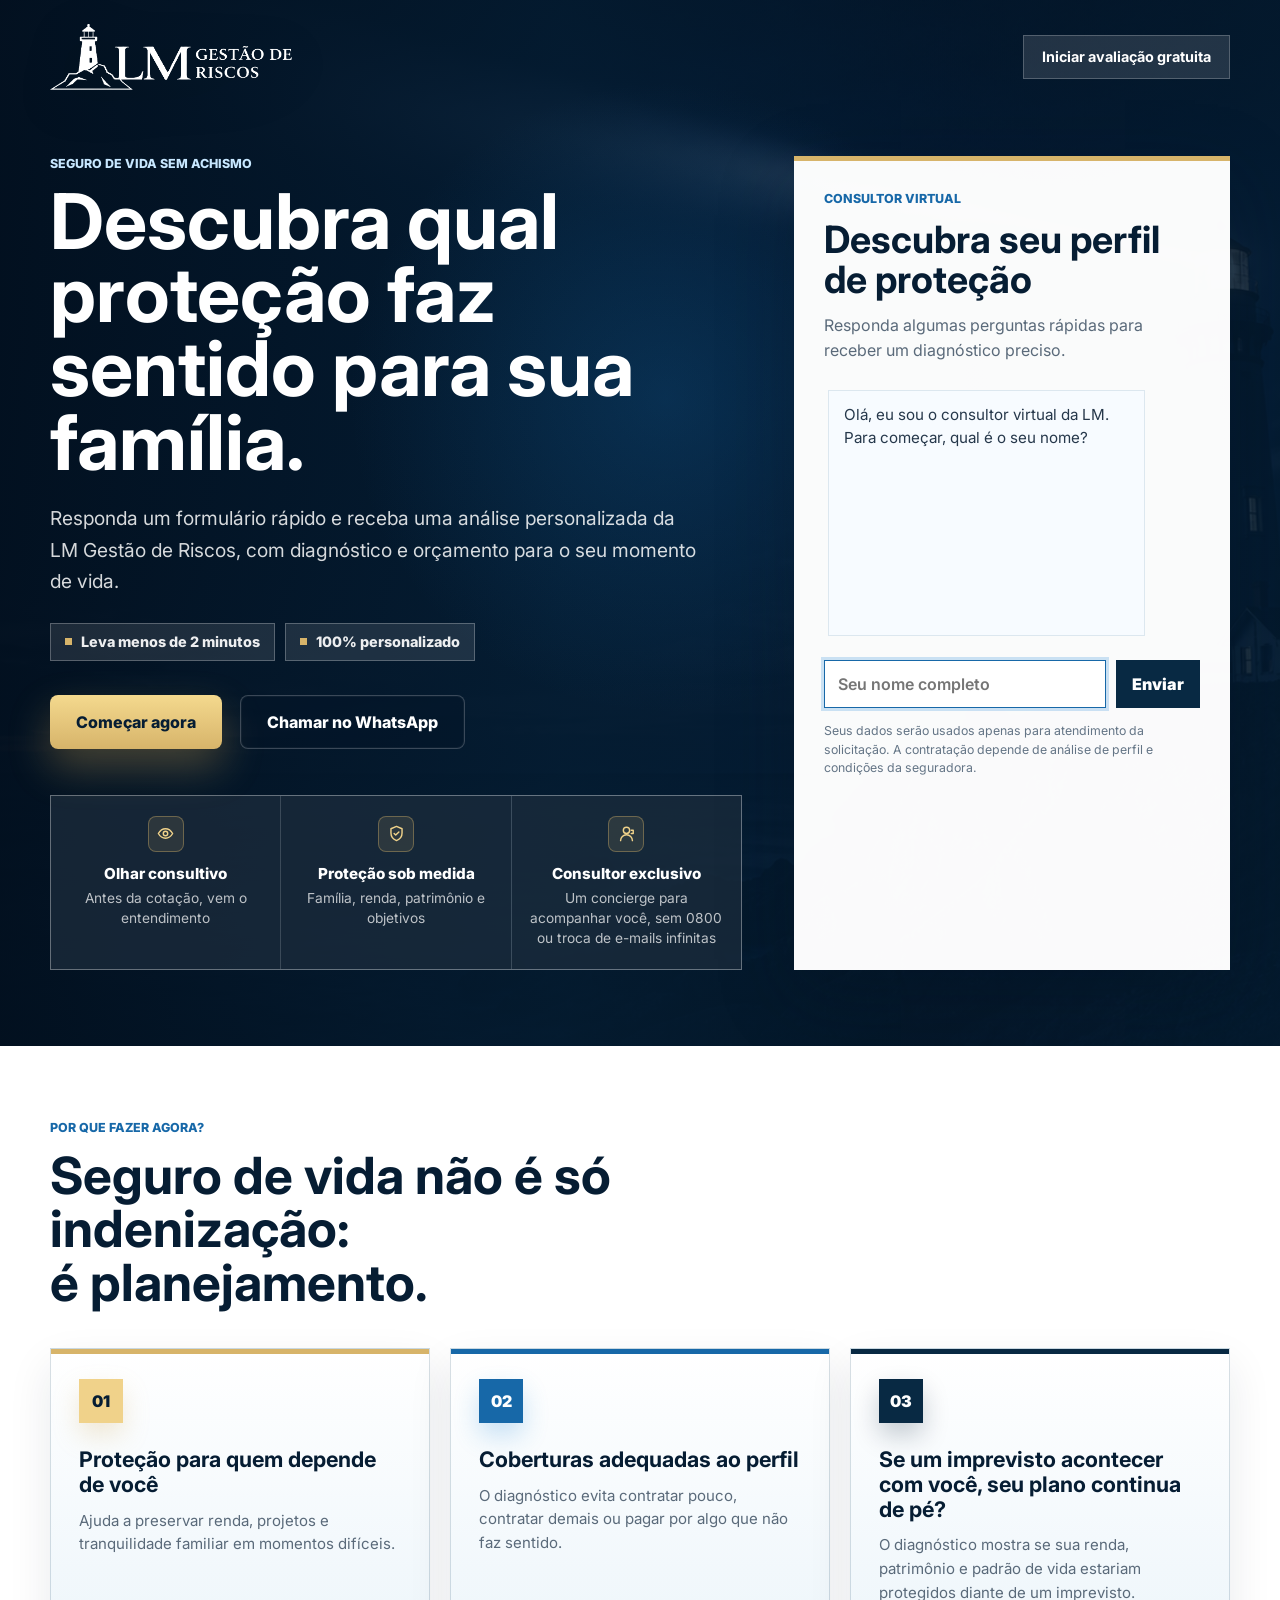
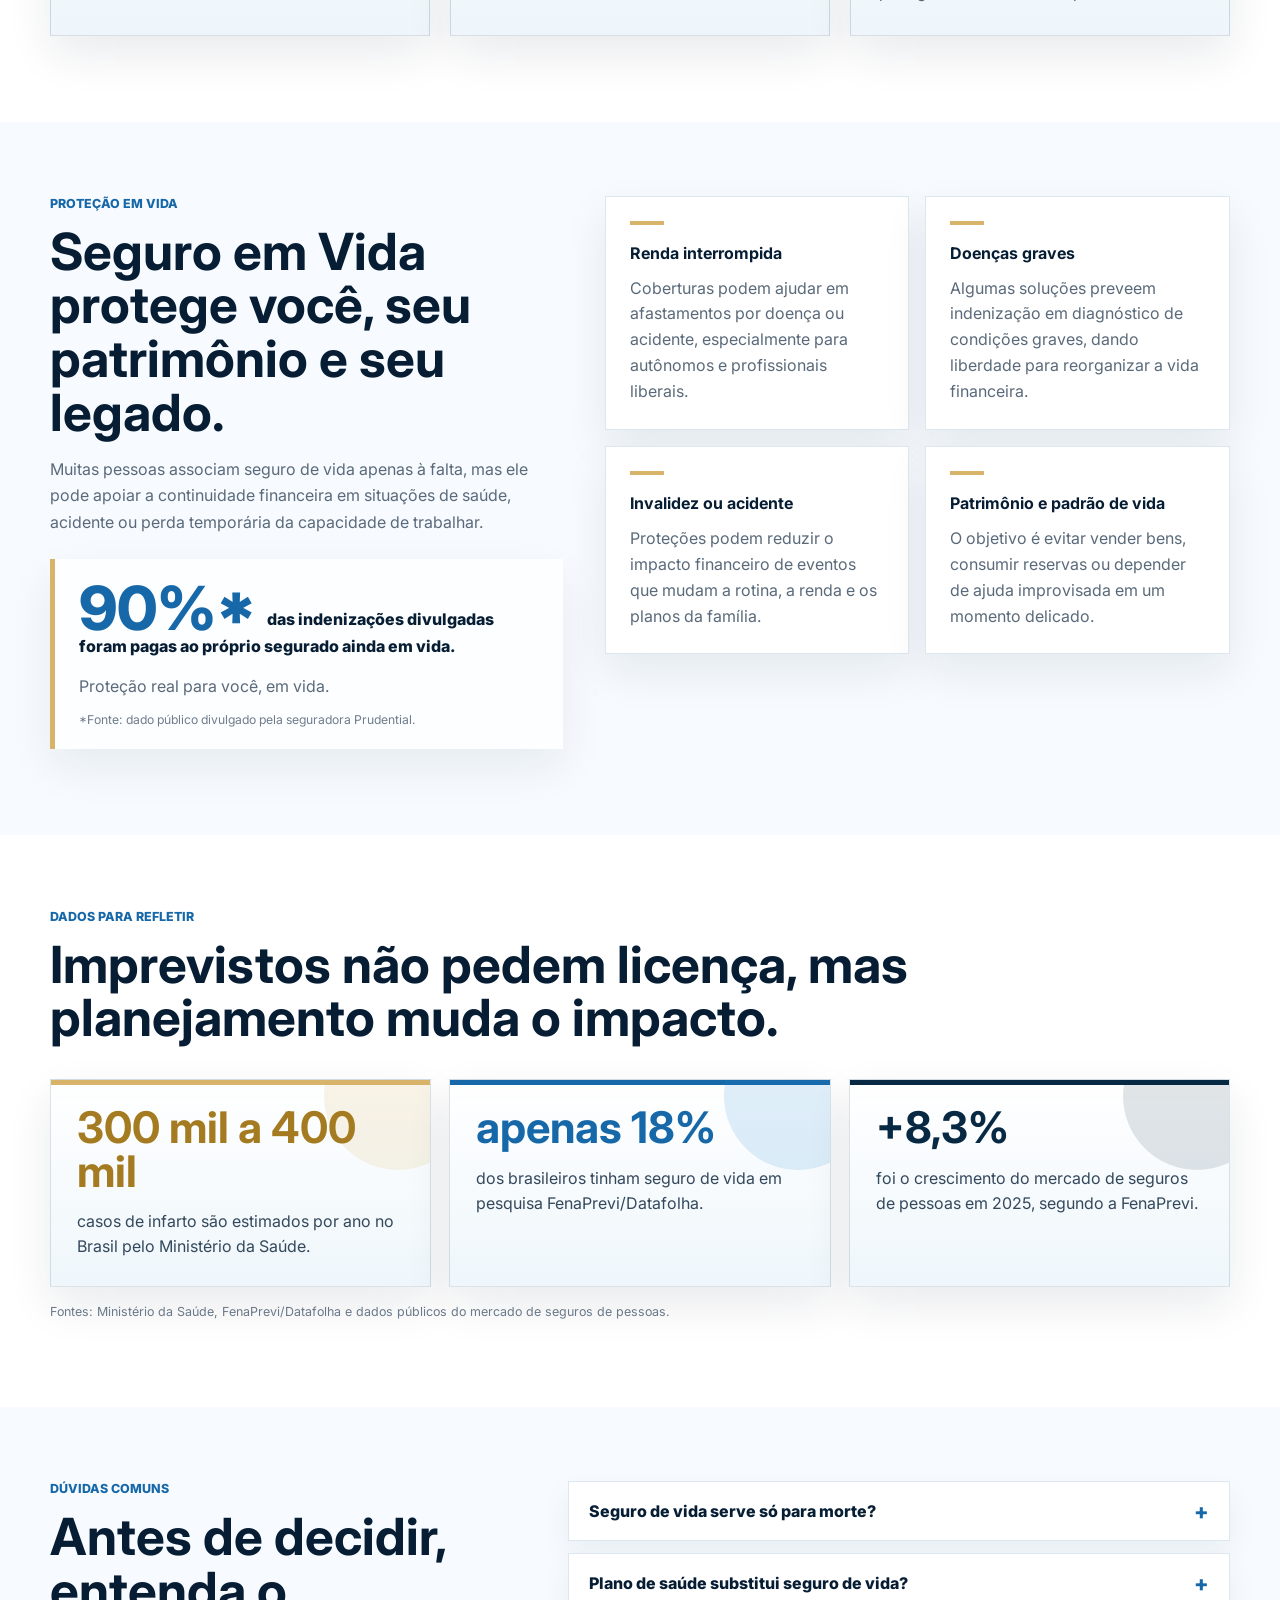
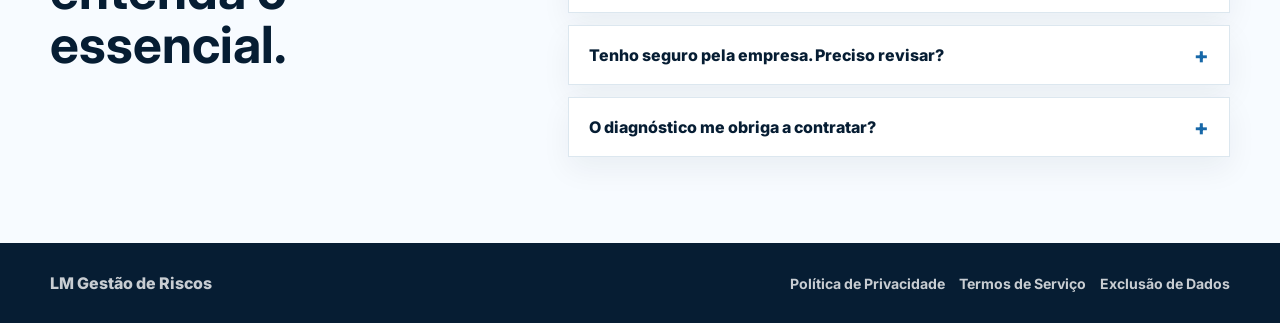
==== index.html @ 4a120c87 "Add LM landing page" ====
<!doctype html>
<html lang="pt-BR">
  <head>
    <meta charset="utf-8" />
    <meta name="viewport" content="width=device-width, initial-scale=1" />
    <meta
      name="description"
      content="Avaliação gratuita de seguro de vida com a LM Gestão de Riscos."
    />
    <title>LM Gestão de Riscos | Avaliação gratuita de seguro de vida</title>
    <link rel="preconnect" href="https://fonts.googleapis.com" />
    <link rel="preconnect" href="https://fonts.gstatic.com" crossorigin />
    <link
      href="https://fonts.googleapis.com/css2?family=Inter:wght@400;500;600;700;800&display=swap"
      rel="stylesheet"
    />
    <link rel="stylesheet" href="./styles.css?v=20260710-logo-stats" />
  </head>
  <body>
    <main class="page-shell">
      <section class="hero" aria-labelledby="hero-title">
        <div class="hero__bg" aria-hidden="true"></div>
        <div class="hero__overlay" aria-hidden="true"></div>

        <header class="topbar" aria-label="Topo da página">
          <a class="brand" href="#inicio" aria-label="LM Gestão de Riscos">
            <img src="./assets/lm-logo-transparent.png" alt="LM Gestão de Riscos" />
          </a>
          <a class="topbar__link" href="#diagnostico">Iniciar avaliação gratuita</a>
        </header>

        <div class="hero__content" id="inicio">
          <div class="hero__copy">
            <p class="eyebrow">Seguro de vida sem achismo</p>
            <h1 id="hero-title">Descubra qual proteção faz sentido para sua família.</h1>
            <p class="hero__lead">
              Responda um formulário rápido e receba uma análise personalizada da LM Gestão de
              Riscos, com diagnóstico e orçamento para o seu momento de vida.
            </p>
            <ul class="benefit-pills" aria-label="Benefícios da avaliação">
              <li>Leva menos de 2 minutos</li>
              <li>100% personalizado</li>
            </ul>
            <div class="hero__actions">
              <a class="button button--primary" href="#diagnostico">Começar agora</a>
              <a class="button button--ghost button--whatsapp" href="https://wa.me/5519982404418" target="_blank" rel="noreferrer">
                Chamar no WhatsApp
              </a>
            </div>
            <dl class="trust-row" aria-label="Diferenciais da LM">
              <div>
                <span class="trust-row__icon" aria-hidden="true">
                  <svg viewBox="0 0 24 24" focusable="false">
                    <path d="M3 12s3.4-6 9-6 9 6 9 6-3.4 6-9 6-9-6-9-6Z" />
                    <circle cx="12" cy="12" r="2.8" />
                  </svg>
                </span>
                <dt>Olhar consultivo</dt>
                <dd>Antes da cotação, vem o entendimento</dd>
              </div>
              <div>
                <span class="trust-row__icon" aria-hidden="true">
                  <svg viewBox="0 0 24 24" focusable="false">
                    <path d="M12 3l7 3v5.4c0 4.3-2.8 7.9-7 9.6-4.2-1.7-7-5.3-7-9.6V6l7-3Z" />
                    <path d="M9 12l2 2 4-4" />
                  </svg>
                </span>
                <dt>Proteção sob medida</dt>
                <dd>Família, renda, patrimônio e objetivos</dd>
              </div>
              <div>
                <span class="trust-row__icon" aria-hidden="true">
                  <svg viewBox="0 0 24 24" focusable="false">
                    <path d="M12 12a4 4 0 1 0 0-8 4 4 0 0 0 0 8Z" />
                    <path d="M4.5 21a7.5 7.5 0 0 1 15 0" />
                    <path d="M18 8h2.5v4H18" />
                  </svg>
                </span>
                <dt>Consultor exclusivo</dt>
                <dd>Um concierge para acompanhar você, sem 0800 ou troca de e-mails infinitas</dd>
              </div>
            </dl>
          </div>

          <aside class="lead-panel" id="diagnostico" aria-labelledby="form-title">
            <div class="lead-panel__header">
              <p class="eyebrow">Consultor virtual</p>
              <h2 id="form-title">Descubra seu perfil de proteção</h2>
              <p>Responda algumas perguntas rápidas para receber um diagnóstico preciso.</p>
            </div>

            <div class="agent" id="leadAgent" aria-live="polite">
              <div class="agent__messages" id="agentMessages"></div>
              <div class="agent__controls" id="agentControls"></div>
              <p class="form-note">
                Seus dados serão usados apenas para atendimento da solicitação. A contratação depende de
                análise de perfil e condições da seguradora.
              </p>
            </div>
          </aside>
        </div>
      </section>

      <section class="section section--scheduler" id="agenda" hidden aria-labelledby="scheduler-title">
        <div class="section__inner scheduler">
          <div class="scheduler__heading">
            <div>
              <p class="eyebrow">Próximo passo</p>
              <h2 id="scheduler-title">Escolha o melhor horário para receber seu diagnóstico.</h2>
              <p>
                Um especialista vai organizar suas respostas e apresentar uma solução alinhada ao seu momento,
                com explicação simples sobre valores, coberturas e próximos passos.
              </p>
            </div>
            <ul class="scheduler__steps" aria-label="Como funciona a apresentação">
              <li>30 minutos</li>
              <li>Diagnóstico individual</li>
              <li>Solução personalizada</li>
            </ul>
          </div>
          <div class="scheduler__card">
            <div class="scheduler__card-bar" aria-hidden="true">
              <span></span>
              <span></span>
              <span></span>
            </div>
            <div class="scheduler__embed" id="calendlyEmbed"></div>
          </div>
        </div>
      </section>

      <section class="section section--white" aria-labelledby="why-title">
        <div class="section__inner">
          <div class="section__heading">
            <p class="eyebrow">Por que fazer agora?</p>
            <h2 id="why-title">Seguro de vida não é só indenização: <span class="text-nowrap">é planejamento.</span></h2>
          </div>
          <div class="feature-grid">
            <article class="feature">
              <span class="feature__icon" aria-hidden="true">01</span>
              <h3>Proteção para quem depende de você</h3>
              <p>Ajuda a preservar renda, projetos e tranquilidade familiar em momentos difíceis.</p>
            </article>
            <article class="feature">
              <span class="feature__icon" aria-hidden="true">02</span>
              <h3>Coberturas adequadas ao perfil</h3>
              <p>O diagnóstico evita contratar pouco, contratar demais ou pagar por algo que não faz sentido.</p>
            </article>
            <article class="feature">
              <span class="feature__icon" aria-hidden="true">03</span>
              <h3>Se um imprevisto acontecer com você, seu plano continua de pé?</h3>
              <p>O diagnóstico mostra se sua renda, patrimônio e padrão de vida estariam protegidos diante de um imprevisto.</p>
            </article>
          </div>
        </div>
      </section>

      <section class="section section--soft" aria-labelledby="life-title">
        <div class="section__inner split-section">
          <div class="section__heading">
            <p class="eyebrow">Proteção em vida</p>
            <h2 id="life-title">Seguro em Vida protege você, seu patrimônio e seu legado.</h2>
            <p>
              Muitas pessoas associam seguro de vida apenas à falta, mas ele pode apoiar a continuidade
              financeira em situações de saúde, acidente ou perda temporária da capacidade de trabalhar.
            </p>
            <div class="life-proof">
              <p class="life-proof__stat">
                <span>90%*</span> das indenizações divulgadas foram pagas ao próprio segurado ainda em vida.
              </p>
              <p>
                Proteção real para você, em vida.
              </p>
              <small>*Fonte: dado público divulgado pela seguradora Prudential.</small>
            </div>
          </div>
          <div class="coverage-list" aria-label="Exemplos de proteções em vida">
            <article>
              <h3>Renda interrompida</h3>
              <p>Coberturas podem ajudar em afastamentos por doença ou acidente, especialmente para autônomos e profissionais liberais.</p>
            </article>
            <article>
              <h3>Doenças graves</h3>
              <p>Algumas soluções preveem indenização em diagnóstico de condições graves, dando liberdade para reorganizar a vida financeira.</p>
            </article>
            <article>
              <h3>Invalidez ou acidente</h3>
              <p>Proteções podem reduzir o impacto financeiro de eventos que mudam a rotina, a renda e os planos da família.</p>
            </article>
            <article>
              <h3>Patrimônio e padrão de vida</h3>
              <p>O objetivo é evitar vender bens, consumir reservas ou depender de ajuda improvisada em um momento delicado.</p>
            </article>
          </div>
        </div>
      </section>

      <section class="section section--white" aria-labelledby="numbers-title">
        <div class="section__inner">
          <div class="section__heading section__heading--wide">
            <p class="eyebrow">Dados para refletir</p>
            <h2 id="numbers-title">Imprevistos não pedem licença, mas planejamento muda o impacto.</h2>
          </div>
          <div class="stat-grid">
            <article class="stat-card">
              <strong>300 mil a 400 mil</strong>
              <p>casos de infarto são estimados por ano no Brasil pelo Ministério da Saúde.</p>
            </article>
            <article class="stat-card">
              <strong>apenas 18%</strong>
              <p>dos brasileiros tinham seguro de vida em pesquisa FenaPrevi/Datafolha.</p>
            </article>
            <article class="stat-card">
              <strong>+8,3%</strong>
              <p>foi o crescimento do mercado de seguros de pessoas em 2025, segundo a FenaPrevi.</p>
            </article>
          </div>
          <p class="source-note">
            Fontes: Ministério da Saúde, FenaPrevi/Datafolha e dados públicos do mercado de seguros de pessoas.
          </p>
        </div>
      </section>

      <section class="section section--soft" aria-labelledby="faq-title">
        <div class="section__inner faq-section">
          <div class="section__heading">
            <p class="eyebrow">Dúvidas comuns</p>
            <h2 id="faq-title">Antes de decidir, entenda o essencial.</h2>
          </div>
          <div class="faq-list">
            <details>
              <summary>Seguro de vida serve só para morte?</summary>
              <p>Não. Dependendo da apólice, pode incluir coberturas para doenças graves, invalidez, acidentes e proteção de renda.</p>
            </details>
            <details>
              <summary>Plano de saúde substitui seguro de vida?</summary>
              <p>Não. Eles são complementares: o plano de saúde ajuda a arcar com os custos médicos, enquanto o seguro de vida traz liquidez para manter o padrão de vida e pagar as contas enquanto você foca na recuperação.</p>
            </details>
            <details>
              <summary>Tenho seguro pela empresa. Preciso revisar?</summary>
              <p>Vale revisar. Muitas coberturas corporativas são padronizadas e podem não acompanhar sua renda, família, patrimônio e objetivos.</p>
            </details>
            <details>
              <summary>O diagnóstico me obriga a contratar?</summary>
              <p>Não. A ideia é entender seu momento e mostrar caminhos possíveis, com orientação clara para você decidir com segurança.</p>
            </details>
          </div>
        </div>
      </section>

      <footer class="site-footer">
        <div class="site-footer__inner">
          <p>LM Gestão de Riscos</p>
          <nav aria-label="Links legais">
            <a href="./privacidade.html">Política de Privacidade</a>
            <a href="./termos.html">Termos de Serviço</a>
            <a href="./exclusao-de-dados.html">Exclusão de Dados</a>
          </nav>
        </div>
      </footer>
    </main>

    <script>
      window.LM_CALENDLY_URL = "https://calendly.com/lucas-mseg/30min";
      window.LM_LEAD_ENDPOINT = "";
    </script>
    <script src="./script.js?v=20260709-protecao-em-vida"></script>
  </body>
</html>
---- styles.css ----
:root {
  --navy-950: #061d33;
  --navy-900: #082943;
  --navy-800: #0c385a;
  --gold: #d7b46a;
  --blue-600: #1768a8;
  --blue-500: #2186d4;
  --white: #ffffff;
  --mist: #eef6fb;
  --line: rgba(255, 255, 255, 0.22);
  --ink: #102033;
  --muted: #5a6a7a;
  --shadow: 0 24px 70px rgba(1, 17, 34, 0.28);
}

* {
  box-sizing: border-box;
}

html {
  scroll-behavior: smooth;
}

body {
  margin: 0;
  font-family: "Inter", Arial, sans-serif;
  color: var(--ink);
  background: var(--navy-950);
}

img {
  display: block;
  max-width: 100%;
}

a {
  color: inherit;
  text-decoration: none;
}

.page-shell {
  min-height: 100vh;
}

.hero {
  position: relative;
  min-height: 92vh;
  overflow: hidden;
  color: var(--white);
}

.hero__bg,
.hero__overlay {
  position: absolute;
  inset: 0;
}

.hero__bg {
  background-image: url("./assets/hero-lighthouse.png");
  background-position: center;
  background-size: cover;
  transform: scale(1.02);
}

.hero__overlay {
  background:
    radial-gradient(circle at 52% 38%, rgba(23, 104, 168, 0.26) 0%, rgba(23, 104, 168, 0) 34%),
    linear-gradient(90deg, rgba(2, 16, 31, 0.95) 0%, rgba(4, 28, 49, 0.86) 44%, rgba(4, 28, 49, 0.56) 74%, rgba(4, 28, 49, 0.78) 100%),
    linear-gradient(180deg, rgba(3, 21, 38, 0.28) 0%, rgba(3, 21, 38, 0.72) 100%);
}

.topbar {
  position: relative;
  z-index: 2;
  display: flex;
  align-items: center;
  justify-content: space-between;
  width: min(1180px, calc(100% - 40px));
  margin: 0 auto;
  padding: 24px 0;
}

.brand {
  display: inline-flex;
  align-items: center;
  width: clamp(160px, 19vw, 242px);
}

.brand img {
  width: 100%;
  height: auto;
  filter: drop-shadow(0 10px 24px rgba(0, 0, 0, 0.26));
}

.topbar__link {
  min-height: 44px;
  display: inline-flex;
  align-items: center;
  justify-content: center;
  padding: 0 18px;
  border: 1px solid var(--line);
  background: rgba(255, 255, 255, 0.12);
  font-size: 0.9rem;
  font-weight: 700;
}

.hero__content {
  position: relative;
  z-index: 1;
  width: min(1180px, calc(100% - 40px));
  margin: 0 auto;
  padding: 42px 0 76px;
  display: grid;
  grid-template-columns: minmax(0, 1.08fr) minmax(360px, 0.68fr);
  gap: 52px;
  align-items: center;
}

.hero__copy {
  max-width: 720px;
}

.eyebrow {
  margin: 0 0 14px;
  color: #c7e7ff;
  font-size: 0.78rem;
  font-weight: 800;
  letter-spacing: 0;
  text-transform: uppercase;
}

h1,
h2,
h3,
p {
  overflow-wrap: anywhere;
}

.text-nowrap {
  white-space: nowrap;
}

h1 {
  margin: 0;
  max-width: 760px;
  font-size: clamp(2.7rem, 6vw, 5.35rem);
  line-height: 0.96;
  letter-spacing: 0;
}

.hero__lead {
  margin: 24px 0 0;
  max-width: 650px;
  color: rgba(255, 255, 255, 0.84);
  font-size: clamp(1.02rem, 2vw, 1.2rem);
  line-height: 1.62;
}

.benefit-pills {
  display: flex;
  flex-wrap: wrap;
  gap: 10px;
  margin: 26px 0 0;
  padding: 0;
  list-style: none;
}

.benefit-pills li {
  min-height: 38px;
  display: inline-flex;
  align-items: center;
  border: 1px solid rgba(255, 255, 255, 0.26);
  background: rgba(255, 255, 255, 0.1);
  padding: 0 14px;
  color: rgba(255, 255, 255, 0.92);
  font-size: 0.9rem;
  font-weight: 800;
}

.benefit-pills li::before {
  content: "";
  width: 7px;
  height: 7px;
  margin-right: 9px;
  background: var(--gold);
}

.hero__actions {
  display: flex;
  flex-wrap: wrap;
  gap: 18px;
  margin-top: 34px;
}

.button {
  min-height: 54px;
  display: inline-flex;
  align-items: center;
  justify-content: center;
  border: 0;
  border-radius: 8px;
  padding: 0 26px;
  font: inherit;
  font-weight: 800;
  cursor: pointer;
  transition:
    transform 170ms ease,
    background 170ms ease,
    border-color 170ms ease,
    box-shadow 170ms ease,
    color 170ms ease;
  will-change: transform;
}

.button:hover,
.button:focus-visible {
  transform: translateY(-2px) scale(1.025);
}

.button:active {
  transform: translateY(0) scale(0.98);
}

.button--primary,
.button--submit {
  color: var(--navy-950);
  background: linear-gradient(180deg, #f4d98e 0%, var(--gold) 100%);
  box-shadow: 0 18px 42px rgba(215, 180, 106, 0.32), 0 12px 26px rgba(0, 0, 0, 0.22);
}

.button--primary:hover,
.button--primary:focus-visible,
.button--submit:hover,
.button--submit:focus-visible {
  background: linear-gradient(180deg, #ffe8a8 0%, #e2bd70 100%);
  box-shadow: 0 22px 52px rgba(215, 180, 106, 0.42), 0 15px 30px rgba(0, 0, 0, 0.26);
}

.button--ghost {
  border: 1px solid var(--line);
  background: rgba(3, 21, 38, 0.42);
  color: var(--white);
  box-shadow: inset 0 0 0 1px rgba(255, 255, 255, 0.04);
}

.button--ghost:hover,
.button--ghost:focus-visible {
  border-color: rgba(255, 255, 255, 0.42);
  background: rgba(255, 255, 255, 0.14);
  box-shadow: 0 16px 34px rgba(0, 0, 0, 0.18);
}

.button--whatsapp:hover,
.button--whatsapp:focus-visible {
  border-color: rgba(37, 211, 102, 0.72);
  background: rgba(37, 211, 102, 0.16);
  color: #f7fff9;
}

.trust-row {
  display: grid;
  grid-template-columns: repeat(3, minmax(0, 1fr));
  gap: 1px;
  margin: 46px 0 0;
  border: 1px solid var(--line);
  background: var(--line);
}

.trust-row div {
  display: flex;
  flex-direction: column;
  align-items: center;
  padding: 20px 18px;
  background: rgba(3, 21, 38, 0.66);
  text-align: center;
}

.trust-row__icon {
  width: 36px;
  height: 36px;
  display: inline-flex;
  align-items: center;
  justify-content: center;
  margin-bottom: 12px;
  border: 1px solid rgba(215, 180, 106, 0.38);
  border-radius: 8px;
  background: rgba(215, 180, 106, 0.12);
  color: #f0d28a;
}

.trust-row__icon svg {
  width: 19px;
  height: 19px;
  fill: none;
  stroke: currentColor;
  stroke-width: 1.8;
  stroke-linecap: round;
  stroke-linejoin: round;
}

.trust-row dt {
  font-weight: 800;
  font-size: 0.95rem;
}

.trust-row dd {
  margin: 6px 0 0;
  color: rgba(255, 255, 255, 0.72);
  font-size: 0.86rem;
  line-height: 1.45;
}

.lead-panel {
  align-self: stretch;
  min-height: 596px;
  padding: 30px;
  background: rgba(255, 255, 255, 0.98);
  color: var(--ink);
  box-shadow: var(--shadow);
  border-top: 5px solid var(--gold);
}

.lead-panel .eyebrow {
  color: var(--blue-600);
}

.lead-panel__header h2 {
  margin: 0;
  color: var(--navy-950);
  font-size: clamp(1.6rem, 3vw, 2.35rem);
  line-height: 1.08;
}

.lead-panel__header p:not(.eyebrow) {
  margin: 12px 0 0;
  color: var(--muted);
  line-height: 1.55;
}

.agent {
  margin-top: 24px;
}

.agent__messages {
  display: grid;
  gap: 12px;
  min-height: 260px;
  max-height: 390px;
  overflow: auto;
  padding: 4px 4px 10px;
  scroll-behavior: smooth;
}

.agent__message {
  max-width: 86%;
  padding: 13px 15px;
  font-size: 0.95rem;
  line-height: 1.48;
}

.agent__message--bot {
  justify-self: start;
  border: 1px solid #dce7ef;
  background: #f7fbff;
  color: #26384b;
}

.agent__message--user {
  justify-self: end;
  background: var(--navy-900);
  color: var(--white);
}

.agent__message strong {
  color: inherit;
}

.agent__typing {
  justify-self: start;
  display: inline-flex;
  align-items: center;
  gap: 5px;
  padding: 12px 14px;
  border: 1px solid #dce7ef;
  background: #f7fbff;
}

.agent__typing span {
  width: 6px;
  height: 6px;
  border-radius: 999px;
  background: var(--blue-600);
  opacity: 0.4;
  animation: typing 900ms infinite ease-in-out;
}

.agent__typing span:nth-child(2) {
  animation-delay: 120ms;
}

.agent__typing span:nth-child(3) {
  animation-delay: 240ms;
}

.agent__controls {
  display: grid;
  gap: 12px;
  margin-top: 14px;
}

.agent__options {
  display: grid;
  gap: 9px;
}

.agent__option {
  min-height: 44px;
  border: 1px solid #d5e1ea;
  background: var(--white);
  color: var(--ink);
  padding: 0 14px;
  font: inherit;
  font-size: 0.92rem;
  font-weight: 800;
  text-align: left;
  cursor: pointer;
}

.agent__option:hover,
.agent__option:focus {
  outline: 3px solid rgba(33, 134, 212, 0.2);
  border-color: var(--blue-600);
}

.agent__input-row {
  display: grid;
  grid-template-columns: 1fr auto;
  gap: 10px;
}

.agent__input {
  min-height: 48px;
  width: 100%;
  border: 1px solid #d5e1ea;
  padding: 0 13px;
  color: var(--ink);
  font: inherit;
  font-weight: 600;
}

.agent__input:focus {
  outline: 3px solid rgba(33, 134, 212, 0.22);
  border-color: var(--blue-600);
}

.agent__send {
  min-height: 48px;
  border: 0;
  background: var(--navy-900);
  color: var(--white);
  padding: 0 16px;
  font: inherit;
  font-weight: 900;
  cursor: pointer;
}

.agent__send:hover,
.agent__send:focus {
  outline: 3px solid rgba(33, 134, 212, 0.22);
  background: var(--navy-800);
}

.lead-form {
  display: grid;
  grid-template-columns: 1fr 1fr;
  gap: 16px;
  margin-top: 26px;
}

.lead-form label {
  display: grid;
  gap: 8px;
  color: #26384b;
  font-size: 0.88rem;
  font-weight: 800;
}

.lead-form input,
.lead-form select {
  width: 100%;
  min-height: 50px;
  border: 1px solid #d5e1ea;
  background: var(--white);
  color: var(--ink);
  padding: 0 13px;
  font: inherit;
  font-weight: 500;
}

.lead-form input:focus,
.lead-form select:focus {
  outline: 3px solid rgba(33, 134, 212, 0.22);
  border-color: var(--blue-600);
}

.field-wide {
  grid-column: 1 / -1;
}

.consent {
  display: flex !important;
  grid-template-columns: none !important;
  align-items: flex-start;
  gap: 11px !important;
  color: var(--muted) !important;
  font-size: 0.82rem !important;
  font-weight: 600 !important;
  line-height: 1.45;
}

.consent input {
  width: 18px;
  min-width: 18px;
  min-height: 18px;
  height: 18px;
  margin-top: 2px;
  accent-color: var(--navy-900);
}

.button--submit {
  width: 100%;
  min-height: 56px;
  color: var(--white);
  background: var(--navy-900);
  box-shadow: 0 16px 34px rgba(6, 29, 51, 0.18);
}

.button--submit:hover {
  background: var(--navy-800);
  box-shadow: 0 16px 34px rgba(6, 29, 51, 0.24);
}

.action-secondary {
  width: 100%;
  min-height: 52px;
  border: 1px solid #d5e1ea;
  background: var(--white);
  color: var(--navy-900);
  box-shadow: none;
}

.action-secondary:hover,
.action-secondary:focus {
  outline: 3px solid rgba(33, 134, 212, 0.18);
  border-color: var(--blue-600);
  background: #f7fbff;
}

.calendly-frame {
  display: block;
  width: 100%;
  min-width: 100%;
  height: 760px;
  min-height: 760px;
  border: 0;
  background: var(--white);
}

.form-note {
  margin: 14px 0 0;
  color: #647586;
  font-size: 0.77rem;
  line-height: 1.5;
}

@keyframes typing {
  0%,
  80%,
  100% {
    opacity: 0.35;
    transform: translateY(0);
  }

  40% {
    opacity: 1;
    transform: translateY(-2px);
  }
}

.section {
  background: var(--white);
}

.section--white {
  color: var(--ink);
}

.section--soft {
  color: var(--ink);
  background: #f7fbff;
}

.section--scheduler {
  color: var(--ink);
  background:
    linear-gradient(180deg, #f7fbff 0%, #ffffff 54%, #eef6fb 100%);
  border-top: 1px solid #dce7ef;
  border-bottom: 1px solid #dce7ef;
}

.section__inner {
  width: min(1180px, calc(100% - 40px));
  margin: 0 auto;
  padding: 74px 0 86px;
}

.section__heading {
  max-width: 680px;
}

.section__heading--wide {
  max-width: 860px;
}

.section__heading .eyebrow {
  color: var(--blue-600);
}

.section__heading h2 {
  margin: 0;
  color: var(--navy-950);
  font-size: clamp(2rem, 4vw, 3.2rem);
  line-height: 1.05;
}

.section__heading p:not(.eyebrow) {
  margin: 16px 0 0;
  color: var(--muted);
  font-size: 1rem;
  line-height: 1.65;
}

.scheduler {
  display: grid;
  gap: 30px;
}

.scheduler__heading {
  display: grid;
  grid-template-columns: minmax(0, 1fr) auto;
  gap: 28px;
  align-items: end;
}

.scheduler__heading .eyebrow {
  color: var(--blue-600);
}

.scheduler__heading h2 {
  margin: 0;
  color: var(--navy-950);
  font-size: clamp(2.15rem, 4vw, 3.35rem);
  line-height: 1.05;
}

.scheduler__heading p:not(.eyebrow) {
  margin: 14px 0 0;
  max-width: 760px;
  color: var(--muted);
  line-height: 1.6;
}

.scheduler__steps {
  display: grid;
  gap: 10px;
  min-width: 260px;
  margin: 0;
  padding: 0;
  list-style: none;
}

.scheduler__steps li {
  min-height: 42px;
  display: flex;
  align-items: center;
  gap: 10px;
  padding: 0 14px;
  border: 1px solid #dce7ef;
  background: rgba(255, 255, 255, 0.76);
  color: var(--navy-900);
  font-size: 0.9rem;
  font-weight: 800;
  box-shadow: 0 10px 26px rgba(6, 29, 51, 0.06);
}

.scheduler__steps li::before {
  content: "";
  width: 8px;
  height: 8px;
  flex: 0 0 8px;
  background: var(--gold);
}

.scheduler__card {
  overflow: hidden;
  border: 1px solid #dce7ef;
  background: var(--white);
  box-shadow: 0 26px 68px rgba(6, 29, 51, 0.16);
}

.scheduler__card-bar {
  min-height: 44px;
  display: flex;
  align-items: center;
  gap: 8px;
  padding: 0 18px;
  border-bottom: 1px solid #e7eef5;
  background: linear-gradient(180deg, #ffffff 0%, #f5f9fc 100%);
}

.scheduler__card-bar span {
  width: 10px;
  height: 10px;
  border-radius: 999px;
  background: #c8d7e4;
}

.scheduler__card-bar span:nth-child(2) {
  background: #d7b46a;
}

.scheduler__card-bar span:nth-child(3) {
  background: #1768a8;
}

.scheduler__embed {
  min-height: 760px;
  background: var(--white);
}

.feature-grid {
  display: grid;
  grid-template-columns: repeat(3, minmax(0, 1fr));
  gap: 20px;
  margin-top: 38px;
}

.feature {
  position: relative;
  overflow: hidden;
  min-height: 230px;
  padding: 30px 28px;
  border: 1px solid rgba(12, 56, 90, 0.16);
  background: linear-gradient(180deg, #ffffff 0%, #eef6fb 100%);
  box-shadow: 0 18px 42px rgba(6, 29, 51, 0.09);
  transition: transform 170ms ease, border-color 170ms ease, box-shadow 170ms ease;
}

.feature::before {
  content: "";
  position: absolute;
  inset: 0 0 auto;
  height: 5px;
  background: var(--gold);
}

.feature:nth-child(2)::before {
  background: var(--blue-600);
}

.feature:nth-child(3)::before {
  background: var(--navy-900);
}

.feature:hover {
  transform: translateY(-3px);
  border-color: rgba(12, 56, 90, 0.26);
  box-shadow: 0 24px 54px rgba(6, 29, 51, 0.14);
}

.feature__icon {
  display: inline-flex;
  align-items: center;
  justify-content: center;
  width: 44px;
  height: 44px;
  color: var(--navy-950);
  background: #f0d28a;
  font-weight: 900;
  box-shadow: 0 12px 26px rgba(215, 180, 106, 0.28);
}

.feature:nth-child(2) .feature__icon {
  color: var(--white);
  background: var(--blue-600);
  box-shadow: 0 12px 26px rgba(33, 134, 212, 0.24);
}

.feature:nth-child(3) .feature__icon {
  color: var(--white);
  background: var(--navy-900);
  box-shadow: 0 12px 26px rgba(6, 29, 51, 0.22);
}

.feature h3 {
  margin: 24px 0 12px;
  color: var(--navy-950);
  font-size: 1.34rem;
  line-height: 1.16;
}

.feature p {
  margin: 0;
  color: var(--muted);
  font-size: 0.94rem;
  line-height: 1.58;
}

.split-section {
  display: grid;
  grid-template-columns: minmax(0, 0.82fr) minmax(0, 1fr);
  gap: 42px;
  align-items: start;
}

.coverage-list {
  display: grid;
  grid-template-columns: repeat(2, minmax(0, 1fr));
  gap: 16px;
}

.life-proof {
  margin-top: 24px;
  padding: 22px 24px;
  border-left: 5px solid var(--gold);
  background: rgba(255, 255, 255, 0.78);
  box-shadow: 0 18px 42px rgba(6, 29, 51, 0.07);
}

.life-proof p {
  margin: 10px 0 0;
  color: var(--muted);
  line-height: 1.58;
}

.life-proof p:first-child {
  margin-top: 0;
}

.life-proof__stat {
  color: var(--navy-950) !important;
  font-size: clamp(1.08rem, 2vw, 1.28rem);
  font-weight: 800;
  line-height: 1.35 !important;
}

.life-proof__stat span {
  display: inline-block;
  margin-right: 8px;
  color: var(--blue-600);
  font-size: clamp(2.1rem, 5vw, 3.8rem);
  line-height: 0.9;
  vertical-align: -0.08em;
}

.life-proof small {
  display: block;
  margin-top: 12px;
  color: #6d7d8d;
  font-size: 0.76rem;
}

.coverage-list article {
  min-height: 190px;
  padding: 24px;
  border: 1px solid #dce7ef;
  background: var(--white);
  box-shadow: 0 18px 42px rgba(6, 29, 51, 0.08);
}

.coverage-list h3,
.faq-list summary {
  margin: 0;
  color: var(--navy-950);
  font-size: 1rem;
  line-height: 1.3;
}

.coverage-list h3::before {
  content: "";
  display: block;
  width: 34px;
  height: 4px;
  margin-bottom: 18px;
  background: var(--gold);
}

.coverage-list p {
  margin: 12px 0 0;
  color: var(--muted);
  line-height: 1.62;
}

.stat-grid {
  display: grid;
  grid-template-columns: repeat(3, minmax(0, 1fr));
  gap: 18px;
  margin-top: 34px;
}

.stat-card {
  position: relative;
  overflow: hidden;
  min-height: 188px;
  padding: 26px;
  border: 1px solid rgba(12, 56, 90, 0.14);
  background:
    linear-gradient(180deg, rgba(255, 255, 255, 0.98) 0%, rgba(238, 246, 251, 0.96) 100%),
    var(--white);
  box-shadow: 0 18px 42px rgba(6, 29, 51, 0.09);
}

.stat-card::before {
  content: "";
  position: absolute;
  inset: 0 0 auto;
  height: 5px;
  background: var(--gold);
}

.stat-card:nth-child(2)::before {
  background: var(--blue-600);
}

.stat-card:nth-child(3)::before {
  background: var(--navy-900);
}

.stat-card::after {
  content: "";
  position: absolute;
  right: -42px;
  top: -58px;
  width: 148px;
  height: 148px;
  border-radius: 999px;
  background: rgba(215, 180, 106, 0.16);
}

.stat-card:nth-child(2)::after {
  background: rgba(33, 134, 212, 0.14);
}

.stat-card:nth-child(3)::after {
  background: rgba(8, 41, 67, 0.12);
}

.stat-card strong {
  position: relative;
  z-index: 1;
  display: block;
  color: var(--blue-600);
  font-size: clamp(2rem, 3.4vw, 3rem);
  line-height: 1;
  letter-spacing: 0;
}

.stat-card:nth-child(1) strong {
  color: #a57b21;
}

.stat-card:nth-child(3) strong {
  color: var(--navy-900);
}

.stat-card p {
  position: relative;
  z-index: 1;
  margin: 16px 0 0;
  color: #34485c;
  line-height: 1.58;
}

.source-note {
  margin: 16px 0 0;
  color: #6d7d8d;
  font-size: 0.78rem;
  line-height: 1.5;
}

.faq-section {
  display: grid;
  grid-template-columns: minmax(0, 0.72fr) minmax(0, 1fr);
  gap: 42px;
  align-items: start;
}

.faq-list {
  display: grid;
  gap: 12px;
}

.faq-list details {
  border: 1px solid #dce7ef;
  background: var(--white);
  box-shadow: 0 12px 30px rgba(6, 29, 51, 0.06);
}

.faq-list summary {
  min-height: 58px;
  display: flex;
  align-items: center;
  justify-content: space-between;
  gap: 18px;
  padding: 0 20px;
  cursor: pointer;
  font-weight: 800;
}

.faq-list summary::after {
  content: "+";
  flex: 0 0 auto;
  color: var(--blue-600);
  font-size: 1.35rem;
  line-height: 1;
}

.faq-list details[open] summary::after {
  content: "-";
}

.faq-list details p {
  margin: 0;
  padding: 0 20px 20px;
  color: var(--muted);
  line-height: 1.62;
}

.site-footer {
  background: var(--navy-950);
  color: rgba(255, 255, 255, 0.78);
}

.site-footer__inner {
  width: min(1180px, calc(100% - 40px));
  margin: 0 auto;
  padding: 30px 0;
  display: flex;
  align-items: center;
  justify-content: space-between;
  gap: 20px;
}

.site-footer p {
  margin: 0;
  font-weight: 800;
}

.site-footer nav {
  display: flex;
  flex-wrap: wrap;
  gap: 14px;
  font-size: 0.88rem;
  font-weight: 700;
}

.site-footer a:hover,
.site-footer a:focus-visible,
.legal-card a:hover,
.legal-card a:focus-visible {
  color: var(--gold);
}

.legal-page {
  min-height: 100vh;
  background:
    linear-gradient(120deg, rgba(6, 29, 51, 0.96), rgba(12, 56, 90, 0.92)),
    url("./assets/hero-lighthouse.png") center / cover fixed;
}

.legal-shell {
  width: min(900px, calc(100% - 32px));
  margin: 0 auto;
  padding: 42px 0 70px;
}

.legal-brand {
  display: inline-flex;
  width: 190px;
  margin-bottom: 28px;
}

.legal-card {
  background: var(--white);
  border-radius: 8px;
  padding: clamp(26px, 5vw, 54px);
  box-shadow: var(--shadow);
}

.legal-card h1 {
  max-width: 780px;
  color: var(--navy-950);
  font-size: clamp(2rem, 6vw, 3.6rem);
  line-height: 1;
}

.legal-card h2 {
  margin: 34px 0 10px;
  color: var(--navy-900);
  font-size: 1.18rem;
}

.legal-card p {
  color: var(--muted);
  line-height: 1.72;
}

.legal-card a {
  color: var(--blue-600);
  font-weight: 800;
}

.legal-updated {
  margin-top: 18px;
  font-size: 0.95rem;
}

@media (max-width: 980px) {
  .hero {
    min-height: auto;
  }

  .hero__content {
    grid-template-columns: 1fr;
    padding-top: 28px;
  }

  .lead-panel {
    min-height: 0;
  }

  .feature-grid {
    grid-template-columns: 1fr;
  }

  .split-section,
  .faq-section {
    grid-template-columns: 1fr;
  }

  .stat-grid {
    grid-template-columns: 1fr;
  }

  .scheduler__heading {
    grid-template-columns: 1fr;
  }

  .scheduler__steps {
    min-width: 0;
    grid-template-columns: repeat(3, minmax(0, 1fr));
  }

  .site-footer__inner {
    align-items: flex-start;
    flex-direction: column;
  }
}

@media (max-width: 680px) {
  .topbar,
  .hero__content,
  .section__inner {
    width: min(100% - 28px, 1180px);
  }

  .topbar {
    align-items: flex-start;
    gap: 14px;
  }

  .brand {
    width: 156px;
  }

  .topbar__link {
    padding: 0 12px;
    font-size: 0.8rem;
  }

  .hero__content {
    gap: 34px;
    padding-bottom: 48px;
  }

  .hero__actions {
    display: grid;
  }

  .button {
    width: 100%;
  }

  .trust-row,
  .lead-form {
    grid-template-columns: 1fr;
  }

  .trust-row {
    margin-top: 32px;
  }

  .lead-panel {
    padding: 22px;
  }

  .agent__messages {
    max-height: none;
  }

  .agent__message {
    max-width: 94%;
  }

  .agent__input-row {
    grid-template-columns: 1fr;
  }

  .section__inner {
    padding: 56px 0 64px;
  }

  .scheduler {
    gap: 22px;
  }

  .scheduler__heading h2 {
    font-size: 2rem;
  }

  .scheduler__steps {
    grid-template-columns: 1fr;
  }

  .coverage-list {
    grid-template-columns: 1fr;
  }

  .scheduler__card-bar {
    min-height: 38px;
  }

  .scheduler__embed,
  .calendly-frame {
    height: 700px;
    min-height: 700px;
  }
}
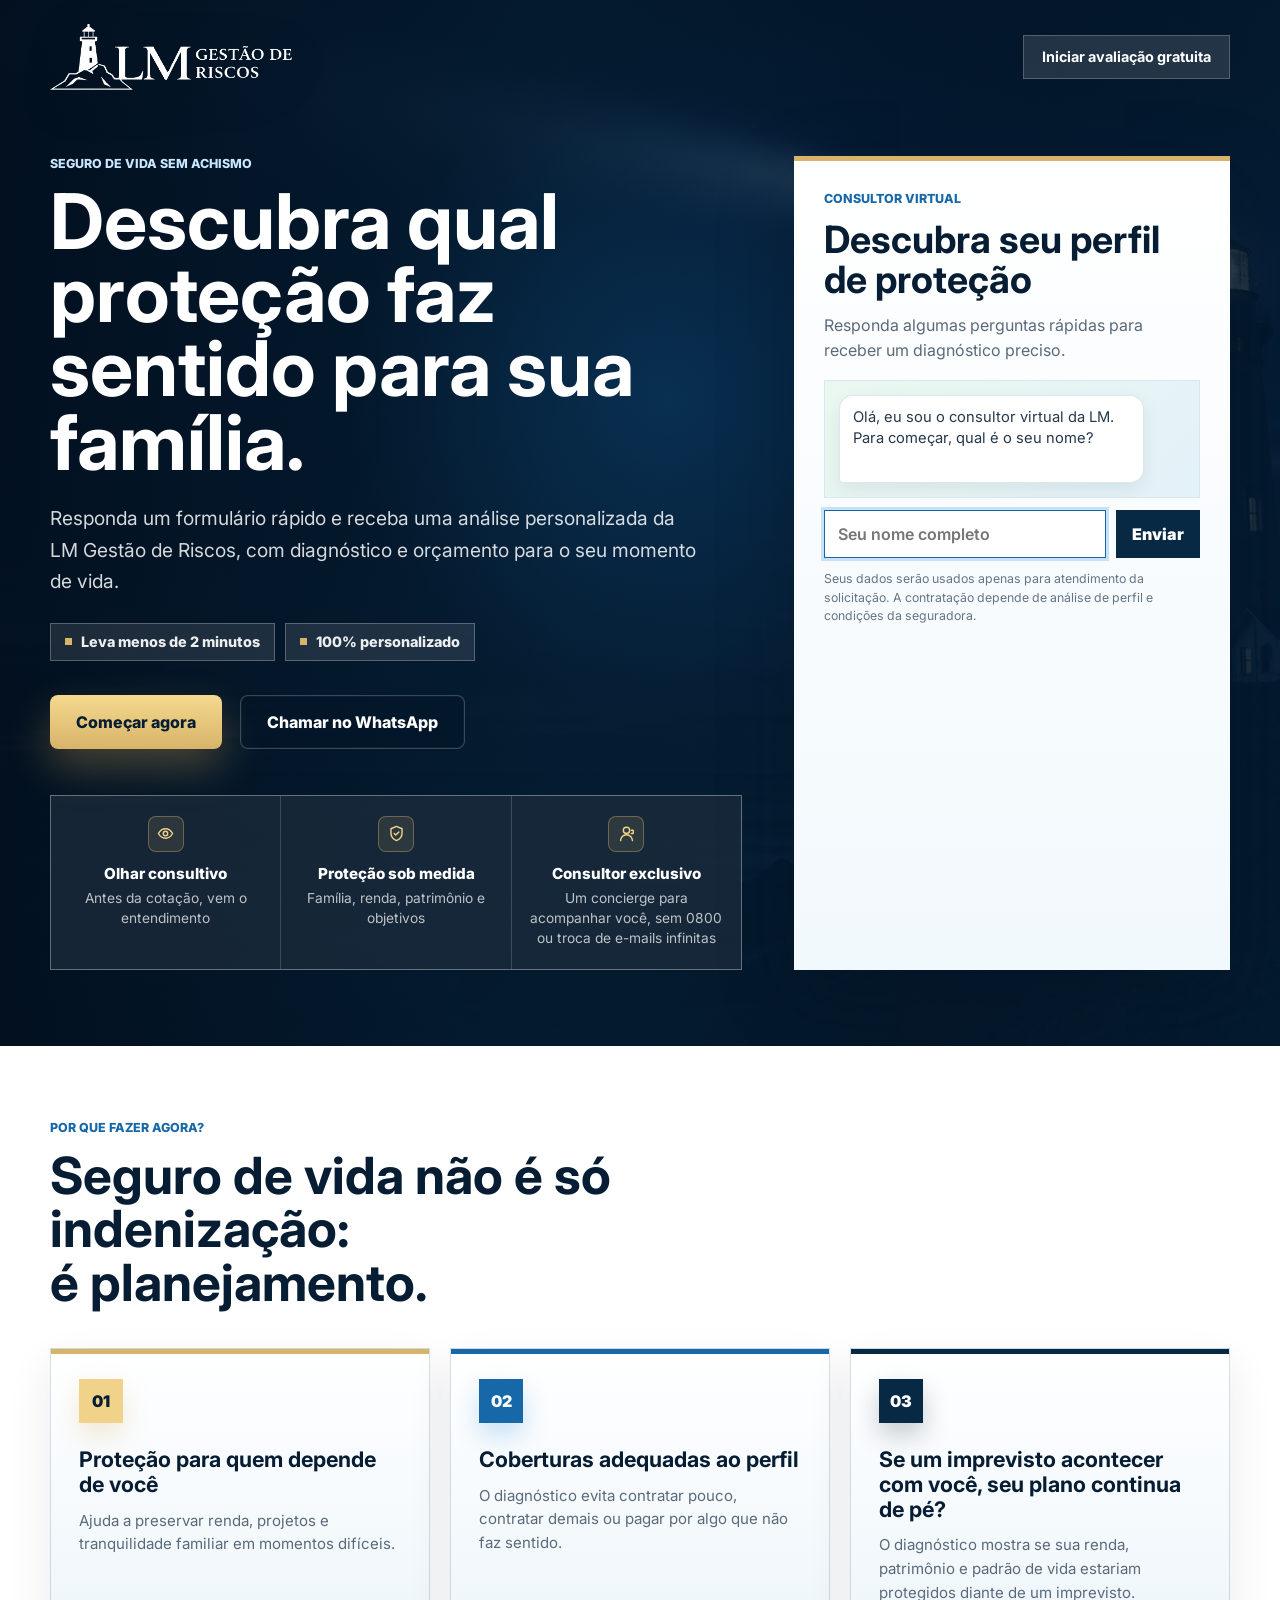
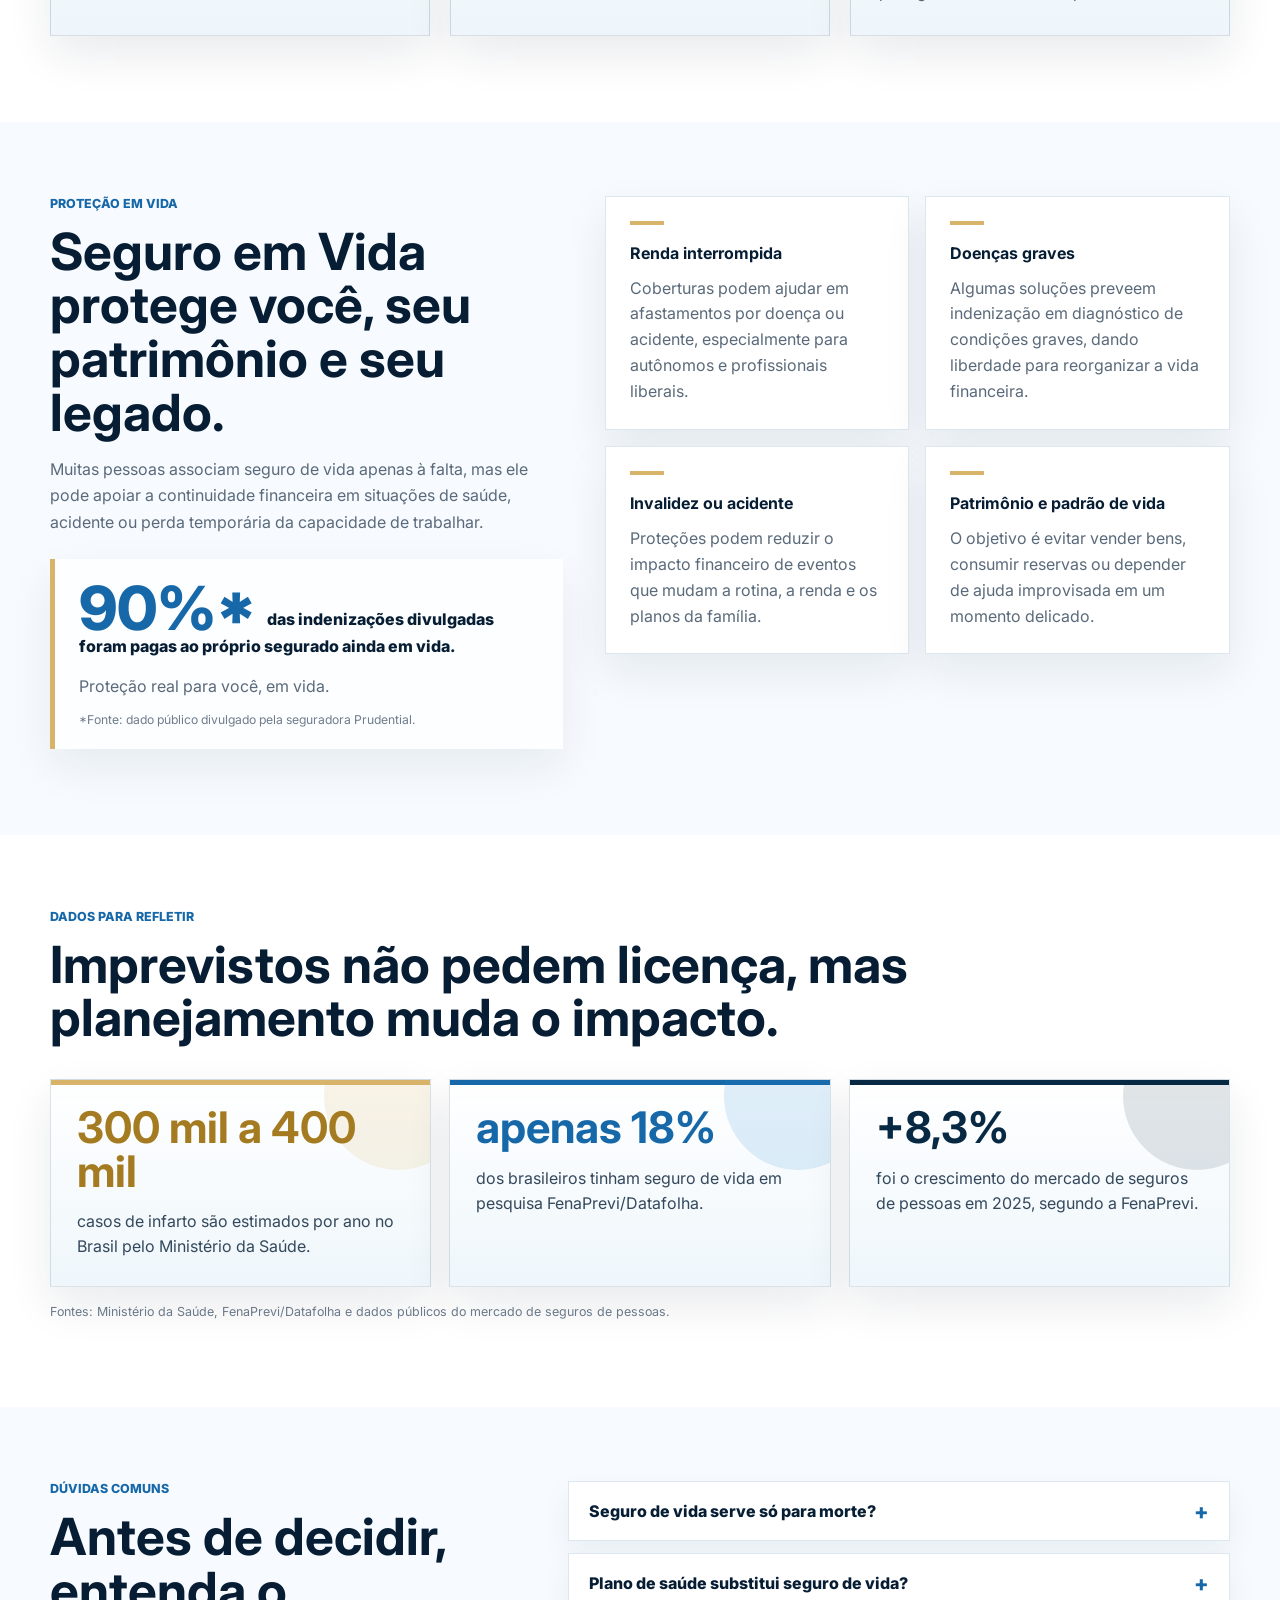
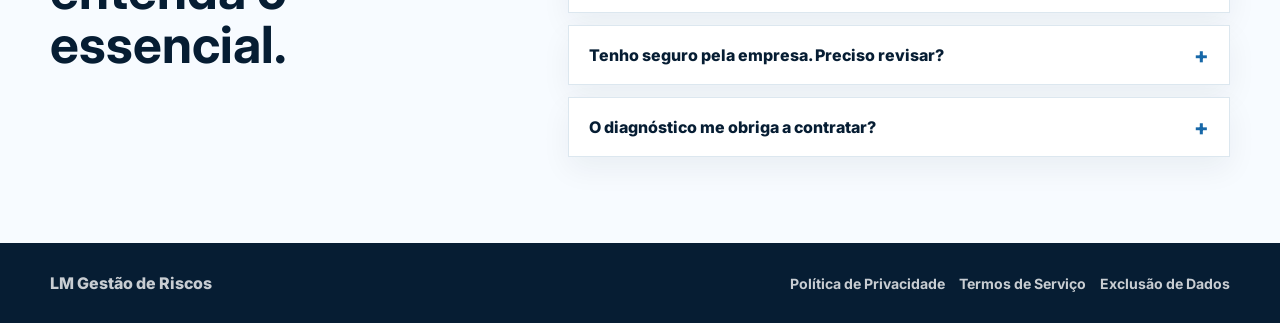
==== commit 00d3824f: "Refine lead chat card on mobile" ====
--- a/index.html
+++ b/index.html
@@ -14,7 +14,7 @@
       href="https://fonts.googleapis.com/css2?family=Inter:wght@400;500;600;700;800&display=swap"
       rel="stylesheet"
     />
-    <link rel="stylesheet" href="./styles.css?v=20260710-logo-stats" />
+    <link rel="stylesheet" href="./styles.css?v=20260731-chat-card-v1" />
   </head>
   <body>
     <main class="page-shell">
@@ -43,7 +43,7 @@
             </ul>
             <div class="hero__actions">
               <a class="button button--primary" href="#diagnostico">Começar agora</a>
-              <a class="button button--ghost button--whatsapp" href="https://wa.me/5519982404418" target="_blank" rel="noreferrer">
+              <a class="button button--ghost button--whatsapp" href="https://wa.me/5519995021177" target="_blank" rel="noreferrer">
                 Chamar no WhatsApp
               </a>
             </div>
--- a/styles.css
+++ b/styles.css
@@ -312,9 +312,11 @@
 
 .lead-panel {
   align-self: stretch;
-  min-height: 596px;
-  padding: 30px;
-  background: rgba(255, 255, 255, 0.98);
+  min-height: 0;
+  padding: clamp(22px, 4vw, 30px);
+  background:
+    linear-gradient(180deg, rgba(255, 255, 255, 0.96), rgba(241, 248, 252, 0.96)),
+    var(--white);
   color: var(--ink);
   box-shadow: var(--shadow);
   border-top: 5px solid var(--gold);
@@ -338,37 +340,45 @@
 }
 
 .agent {
-  margin-top: 24px;
+  margin-top: 18px;
 }
 
 .agent__messages {
   display: grid;
-  gap: 12px;
-  min-height: 260px;
-  max-height: 390px;
+  gap: 10px;
+  min-height: 118px;
+  max-height: 260px;
   overflow: auto;
-  padding: 4px 4px 10px;
+  padding: 14px;
+  border: 1px solid #d7e7ef;
+  background:
+    linear-gradient(135deg, rgba(233, 248, 239, 0.86), rgba(226, 241, 250, 0.9)),
+    #eef7f1;
   scroll-behavior: smooth;
 }
 
 .agent__message {
-  max-width: 86%;
-  padding: 13px 15px;
-  font-size: 0.95rem;
-  line-height: 1.48;
+  max-width: 88%;
+  padding: 11px 13px;
+  border-radius: 14px;
+  font-size: 0.92rem;
+  line-height: 1.42;
+  box-shadow: 0 7px 18px rgba(8, 41, 67, 0.08);
 }
 
 .agent__message--bot {
   justify-self: start;
-  border: 1px solid #dce7ef;
-  background: #f7fbff;
+  border: 1px solid rgba(213, 225, 234, 0.8);
+  border-bottom-left-radius: 4px;
+  background: #ffffff;
   color: #26384b;
 }
 
 .agent__message--user {
   justify-self: end;
-  background: var(--navy-900);
-  color: var(--white);
+  border-bottom-right-radius: 4px;
+  background: #dcf8c6;
+  color: #173328;
 }
 
 .agent__message strong {
@@ -380,9 +390,12 @@
   display: inline-flex;
   align-items: center;
   gap: 5px;
-  padding: 12px 14px;
-  border: 1px solid #dce7ef;
-  background: #f7fbff;
+  padding: 10px 12px;
+  border: 1px solid rgba(213, 225, 234, 0.8);
+  border-radius: 14px;
+  border-bottom-left-radius: 4px;
+  background: #ffffff;
+  box-shadow: 0 7px 18px rgba(8, 41, 67, 0.08);
 }
 
 .agent__typing span {
@@ -404,8 +417,8 @@
 
 .agent__controls {
   display: grid;
-  gap: 12px;
-  margin-top: 14px;
+  gap: 10px;
+  margin-top: 12px;
 }
 
 .agent__options {
@@ -567,7 +580,7 @@
 }
 
 .form-note {
-  margin: 14px 0 0;
+  margin: 12px 0 0;
   color: #647586;
   font-size: 0.77rem;
   line-height: 1.5;
